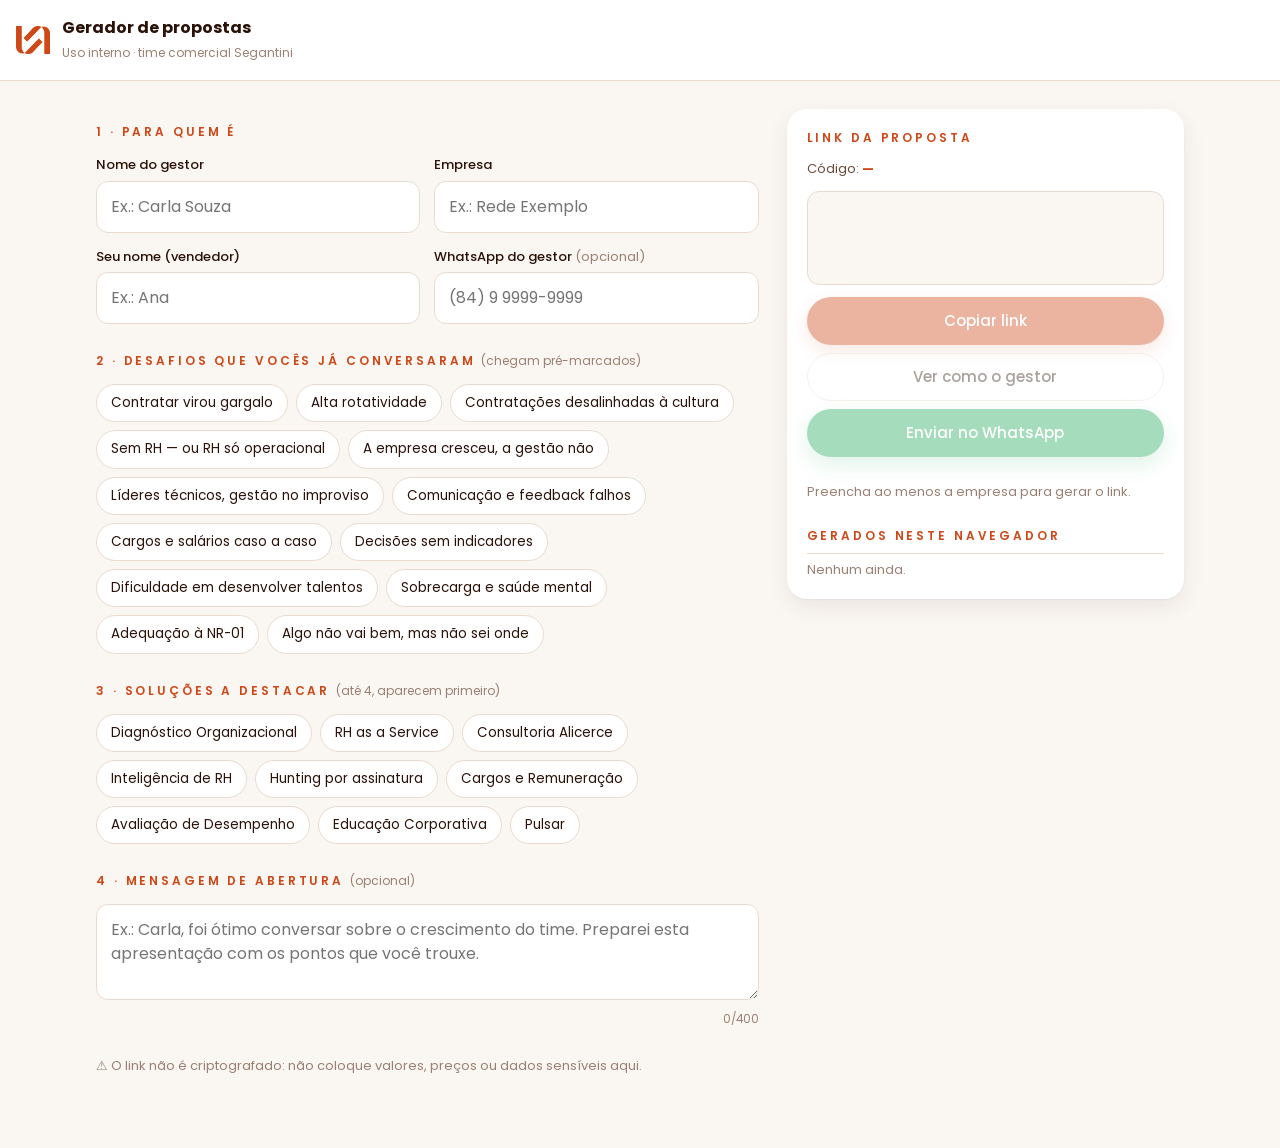
==== gerador.html @ 25818b89 "Propostas personalizadas por gestor e página /gerador A apresentação lê ?p= (gerado em /gerador) e p" ====
<!doctype html>
<html lang="pt-BR">
<head>
  <meta charset="utf-8" />
  <meta name="viewport" content="width=device-width, initial-scale=1" />
  <title>Gerador de Propostas · Segantini</title>
  <meta name="robots" content="noindex, nofollow" />
  <link rel="icon" type="image/png" href="/assets/favicon.png" />
  <link rel="preconnect" href="https://fonts.googleapis.com" />
  <link rel="preconnect" href="https://fonts.gstatic.com" crossorigin />
  <link href="https://fonts.googleapis.com/css2?family=Lora:ital,wght@0,400;1,400&family=Poppins:wght@300;400;500;600&display=swap" rel="stylesheet" />
  <link rel="stylesheet" href="/css/styles.css" />
  <link rel="stylesheet" href="/css/gerador.css" />
</head>
<body class="gen">
  <header class="gen__top">
    <img src="/assets/simbolo-segantini-laranja.png" alt="" width="34" height="27" />
    <div><strong>Gerador de propostas</strong><span>Uso interno · time comercial Segantini</span></div>
  </header>

  <main class="gen__main">
    <section class="gen__form">
      <p class="eyebrow">1 · Para quem é</p>
      <div class="form__row">
        <div class="field"><label for="g-nome">Nome do gestor</label><input id="g-nome" maxlength="80" placeholder="Ex.: Carla Souza" /></div>
        <div class="field"><label for="g-empresa">Empresa</label><input id="g-empresa" maxlength="100" placeholder="Ex.: Rede Exemplo" /></div>
      </div>
      <div class="form__row">
        <div class="field"><label for="g-vendedor">Seu nome (vendedor)</label><input id="g-vendedor" maxlength="60" placeholder="Ex.: Ana" /></div>
        <div class="field"><label for="g-fone">WhatsApp do gestor <span>(opcional)</span></label><input id="g-fone" inputmode="tel" maxlength="20" placeholder="(84) 9 9999-9999" /></div>
      </div>

      <p class="eyebrow">2 · Desafios que vocês já conversaram <span class="gen__opt">(chegam pré-marcados)</span></p>
      <div class="gen__chips" id="g-desafios"></div>

      <p class="eyebrow">3 · Soluções a destacar <span class="gen__opt">(até 4, aparecem primeiro)</span></p>
      <div class="gen__chips" id="g-solucoes"></div>

      <p class="eyebrow">4 · Mensagem de abertura <span class="gen__opt">(opcional)</span></p>
      <div class="field">
        <textarea id="g-msg" maxlength="400" placeholder="Ex.: Carla, foi ótimo conversar sobre o crescimento do time. Preparei esta apresentação com os pontos que você trouxe."></textarea>
        <div class="char"><span id="g-cc">0</span>/400</div>
      </div>
      <p class="muted">⚠️ O link não é criptografado: não coloque valores, preços ou dados sensíveis aqui.</p>
    </section>

    <aside class="gen__out">
      <p class="eyebrow">Link da proposta</p>
      <div class="gen__code">Código: <b id="g-id">—</b></div>
      <textarea id="g-link" readonly rows="4"></textarea>
      <div class="gen__actions">
        <button class="btn btn--primary" type="button" id="g-copy">Copiar link</button>
        <a class="btn btn--outline" id="g-preview" target="_blank" rel="noopener">Ver como o gestor</a>
        <a class="btn btn--wa" id="g-wa" target="_blank" rel="noopener">Enviar no WhatsApp</a>
      </div>
      <p class="muted" id="g-hint">Preencha ao menos a empresa para gerar o link.</p>

      <div class="gen__hist">
        <p class="eyebrow">Gerados neste navegador</p>
        <ul id="g-hist"><li class="muted">Nenhum ainda.</li></ul>
      </div>
    </aside>
  </main>

  <div class="toast" id="toast" role="status"></div>
  <script src="/js/content.js"></script>
  <script src="/js/gerador.js"></script>
</body>
</html>
---- css/styles.css ----
/* Segantini · Apresentação comercial interativa
   Paleta extraída da identidade atual (apresentação institucional 2026). */
:root {
  --brand: #CE4717;
  --brand-2: #E85D1F;
  --brand-deep: #9E3410;
  --ink: #2A1209;
  --ink-2: #6B4A3B;
  --ink-3: #9A8074;
  --cream: #FAF6F1;
  --cream-2: #F2E8E1;
  --peach: #FBE4D7;
  --white: #FFFFFF;
  --line: #EADBD0;
  --ok: #2E7D4F;
  --grad: linear-gradient(135deg, #1C0B04 0%, #4A1C0B 38%, #A9391A 75%, #E2561D 100%);
  --radius: 20px;
  --radius-sm: 14px;
  --shadow: 0 1px 2px rgba(42,18,9,.05), 0 8px 24px rgba(42,18,9,.07);
  --shadow-lg: 0 12px 40px rgba(42,18,9,.16);
  --serif: "Lora", Georgia, serif;
  --sans: "Poppins", system-ui, -apple-system, "Segoe UI", sans-serif;
  --topbar-h: 64px;
  --navbar-h: 76px;
  --ease: cubic-bezier(.2,.7,.2,1);
}

* { box-sizing: border-box; }
html { -webkit-text-size-adjust: 100%; }
body {
  margin: 0;
  font-family: var(--sans);
  color: var(--ink);
  background: var(--cream);
  line-height: 1.5;
  -webkit-font-smoothing: antialiased;
  overflow-x: hidden;
}
body.is-dark { background: #2A1209; }
img { max-width: 100%; height: auto; display: block; }
button { font: inherit; color: inherit; cursor: pointer; }
svg { width: 1em; height: 1em; fill: none; stroke: currentColor; stroke-width: 2; stroke-linecap: round; stroke-linejoin: round; }
:focus-visible { outline: 3px solid var(--brand-2); outline-offset: 3px; }

/* ---------------- Topbar & progresso ---------------- */
.topbar {
  position: fixed; inset: 0 0 auto 0; z-index: 30;
  height: var(--topbar-h);
  display: flex; align-items: center; gap: 24px;
  padding: 0 max(16px, env(safe-area-inset-left));
  background: rgba(250,246,241,.86);
  backdrop-filter: saturate(1.4) blur(14px);
  -webkit-backdrop-filter: saturate(1.4) blur(14px);
  border-bottom: 1px solid rgba(234,219,208,.7);
  transition: background .4s var(--ease), border-color .4s, transform .4s var(--ease);
}
body.is-dark .topbar { background: rgba(28,11,4,.55); border-color: rgba(255,255,255,.08); color: #fff; }
body.is-hero .topbar { transform: translateY(-100%); }
.topbar__brand { display: flex; align-items: center; gap: 10px; background: none; border: 0; padding: 0; text-align: left; }
.topbar__mark { width: 34px; height: auto; }
body.is-dark .topbar__mark { filter: brightness(0) invert(1); }
.topbar__name { font-weight: 500; font-size: 17px; line-height: 1.05; letter-spacing: -.01em; }
.topbar__name small { display: block; font-size: 8.5px; letter-spacing: .2em; text-transform: uppercase; font-weight: 500; opacity: .7; margin-top: 3px; }

.progress { flex: 1; max-width: 760px; margin-left: auto; }
.progress__steps { list-style: none; margin: 0 0 7px; padding: 0; display: flex; justify-content: space-between; gap: 6px; }
.progress__steps li { font-size: 11px; font-weight: 500; color: var(--ink-3); white-space: nowrap; transition: color .3s; display: flex; align-items: center; gap: 6px; }
.progress__steps li b { display: inline-grid; place-items: center; width: 18px; height: 18px; border-radius: 50%; background: var(--cream-2); font-size: 10px; font-weight: 600; transition: background .3s, color .3s; }
.progress__steps li.is-done, .progress__steps li.is-current { color: var(--ink); }
.progress__steps li.is-current b, .progress__steps li.is-done b { background: var(--brand); color: #fff; }
body.is-dark .progress__steps li { color: rgba(255,255,255,.5); }
body.is-dark .progress__steps li.is-current, body.is-dark .progress__steps li.is-done { color: #fff; }
body.is-dark .progress__steps li b { background: rgba(255,255,255,.14); }
body.is-dark .progress__steps li.is-current b, body.is-dark .progress__steps li.is-done b { background: var(--brand-2); }
.progress__bar { height: 4px; border-radius: 4px; background: var(--cream-2); overflow: hidden; }
body.is-dark .progress__bar { background: rgba(255,255,255,.14); }
.progress__bar span { display: block; height: 100%; width: 0; background: linear-gradient(90deg, var(--brand), var(--brand-2)); border-radius: inherit; transition: width .6s var(--ease); }

/* ---------------- Layout das telas ---------------- */
.app { min-height: 100vh; min-height: 100dvh; }
.screen {
  min-height: 100vh; min-height: 100dvh;
  padding: calc(var(--topbar-h) + 40px) 16px calc(var(--navbar-h) + 40px);
  animation: screenIn .55s var(--ease) both;
}
.screen.is-leaving { animation: screenOut .22s ease both; }
.screen--back { animation-name: screenInBack; }
@keyframes screenIn { from { opacity: 0; transform: translateY(18px); } to { opacity: 1; transform: none; } }
@keyframes screenInBack { from { opacity: 0; transform: translateY(-14px); } to { opacity: 1; transform: none; } }
@keyframes screenOut { to { opacity: 0; transform: translateY(-8px); } }
.screen--dark { background: var(--grad); color: #fff; position: relative; overflow: hidden; }
.screen--dark::after {
  content: ""; position: absolute; right: -6%; top: 10%; width: min(56vw, 640px); aspect-ratio: 1204/965;
  background: url(/assets/simbolo-branco.png) no-repeat center / contain; opacity: .08; pointer-events: none;
}
.wrap { max-width: 1080px; margin: 0 auto; position: relative; z-index: 1; }
.wrap--narrow { max-width: 760px; }

.eyebrow { font-size: 12px; font-weight: 600; letter-spacing: .24em; text-transform: uppercase; color: var(--brand); margin: 0 0 12px; }
.screen--dark .eyebrow { color: #FFD2BC; }
.h1 { font-family: var(--sans); font-weight: 500; font-size: clamp(28px, 4.6vw, 46px); line-height: 1.12; letter-spacing: -.02em; margin: 0 0 14px; }
.h1 em { font-family: var(--serif); font-style: italic; font-weight: 400; color: var(--brand); }
.screen--dark .h1 em { color: #FFD9C6; }
.lead { font-size: clamp(15px, 1.7vw, 18px); color: var(--ink-2); margin: 0 0 28px; max-width: 640px; font-weight: 300; }
.screen--dark .lead { color: rgba(255,255,255,.82); }
.muted { color: var(--ink-3); font-size: 13px; }

/* ---------------- Hero ---------------- */
.hero { display: flex; flex-direction: column; justify-content: center; padding-top: 48px; }
.hero .wrap { width: 100%; }
.hero__logo { width: clamp(120px, 13vw, 170px); margin-bottom: clamp(24px, 5vh, 48px); animation: rise .9s var(--ease) .05s both; }
.hero__title { font-weight: 400; font-size: clamp(38px, min(7vw, 9vh), 74px); line-height: 1.04; letter-spacing: -.03em; margin: 0 0 22px; animation: rise .9s var(--ease) .15s both; }
.hero__title em { display: block; font-family: var(--serif); font-style: italic; color: #FFD9C6; font-weight: 400; }
.hero__for { display: inline-flex; align-items: center; gap: 8px; font-size: 13px; font-weight: 500; letter-spacing: .04em; color: #FFD9C6; background: rgba(255,255,255,.1); border: 1px solid rgba(255,255,255,.22); border-radius: 999px; padding: 6px 14px; margin: 0 0 18px; animation: rise .9s var(--ease) .1s both; }
.hero__msg { margin: -14px 0 30px; max-width: 560px; padding: 16px 18px; border-left: 3px solid #FFB794; background: rgba(255,255,255,.07); border-radius: 0 14px 14px 0; animation: rise .9s var(--ease) .3s both; }
.hero__msg p { margin: 0; font-family: var(--serif); font-style: italic; font-size: 16px; line-height: 1.5; color: #fff; white-space: pre-line; }
.hero__msg cite { display: block; margin-top: 8px; font-style: normal; font-size: 12.5px; color: rgba(255,255,255,.7); }
.hero__sub { font-size: clamp(16px, 2vw, 20px); font-weight: 300; max-width: 560px; color: rgba(255,255,255,.86); margin: 0 0 36px; animation: rise .9s var(--ease) .25s both; }
.hero__cta { display: flex; flex-wrap: wrap; align-items: center; gap: 14px 22px; animation: rise .9s var(--ease) .35s both; }
.hero__meta { font-size: 13px; color: rgba(255,255,255,.7); display: flex; align-items: center; gap: 8px; }
.hero__stats { display: grid; grid-template-columns: repeat(4, minmax(0,1fr)); gap: 12px; margin-top: clamp(32px, 6vh, 64px); max-width: 820px; animation: rise .9s var(--ease) .45s both; }
.hero__stats div { border-top: 1px solid rgba(255,255,255,.25); padding-top: 12px; }
.hero__stats strong { display: block; font-size: clamp(24px, 3vw, 32px); font-weight: 500; letter-spacing: -.02em; }
.hero__stats span { font-size: 12px; color: rgba(255,255,255,.72); line-height: 1.35; display: block; }
@keyframes rise { from { opacity: 0; transform: translateY(22px); } to { opacity: 1; transform: none; } }

/* ---------------- Botões ---------------- */
.btn {
  display: inline-flex; align-items: center; justify-content: center; gap: 8px;
  min-height: 48px; padding: 0 22px; border-radius: 999px; border: 1.5px solid transparent;
  font-weight: 500; font-size: 15px; text-decoration: none; white-space: nowrap;
  transition: transform .2s var(--ease), background .2s, box-shadow .2s, opacity .2s, border-color .2s;
}
.btn svg { font-size: 18px; }
.btn:active { transform: scale(.97); }
.btn--primary { background: var(--brand); color: #fff; box-shadow: 0 6px 18px rgba(206,71,23,.3); }
.btn--primary:hover { background: var(--brand-deep); }
.btn--primary[disabled] { opacity: .45; box-shadow: none; cursor: not-allowed; }
.btn--light { background: #fff; color: var(--brand); box-shadow: 0 8px 26px rgba(0,0,0,.18); }
.btn--light:hover { transform: translateY(-1px); }
.btn--ghost { background: transparent; color: var(--ink-2); }
.btn--ghost:hover { background: var(--cream-2); }
.btn--outline { border-color: var(--line); background: #fff; color: var(--ink); }
.btn--outline:hover { border-color: var(--brand); color: var(--brand); }
.btn--outline-light { border-color: rgba(255,255,255,.4); color: #fff; background: transparent; }
.btn--outline-light:hover { background: rgba(255,255,255,.1); }
.btn--wa { background: #1FA855; color: #fff; box-shadow: 0 8px 22px rgba(31,168,85,.35); }
.btn--wa:hover { background: #178A45; }
.btn--lg { min-height: 56px; padding: 0 30px; font-size: 16px; }
.btn--link { background: none; border: 0; padding: 0; min-height: 0; color: var(--brand); font-weight: 500; text-decoration: underline; text-underline-offset: 4px; }

/* ---------------- Barra de navegação inferior ---------------- */
.navbar {
  position: fixed; inset: auto 0 0 0; z-index: 30;
  min-height: var(--navbar-h);
  display: flex; align-items: center; justify-content: space-between; gap: 12px;
  padding: 12px max(16px, env(safe-area-inset-left)) calc(12px + env(safe-area-inset-bottom));
  background: rgba(250,246,241,.92);
  backdrop-filter: blur(14px); -webkit-backdrop-filter: blur(14px);
  border-top: 1px solid rgba(234,219,208,.8);
  transition: transform .4s var(--ease), background .3s;
}
.navbar.is-hidden { transform: translateY(110%); }
body.is-dark .navbar { background: rgba(28,11,4,.7); border-color: rgba(255,255,255,.08); }
body.is-dark .navbar .btn--ghost { color: rgba(255,255,255,.85); }
body.is-dark .navbar .btn--ghost:hover { background: rgba(255,255,255,.08); }
.navbar__hint { font-size: 13px; color: var(--ink-3); text-align: center; flex: 1; transition: color .3s; }
body.is-dark .navbar__hint { color: rgba(255,255,255,.65); }
.navbar__hint.is-ok { color: var(--ok); font-weight: 500; }
body.is-dark .navbar__hint.is-ok { color: #9BE3B5; }
.navbar .btn--ghost.is-invisible { visibility: hidden; }

/* ---------------- Quem somos ---------------- */
.about { display: grid; grid-template-columns: minmax(0, 340px) minmax(0, 1fr); gap: clamp(24px, 4vw, 56px); align-items: start; }
.founder { position: relative; border-radius: var(--radius); overflow: hidden; background: #E9E5EA; box-shadow: var(--shadow); }
.founder img { width: 100%; aspect-ratio: 520/600; object-fit: cover; object-position: top; }
.founder figcaption { background: var(--ink); color: #fff; padding: 16px 18px 18px; }
.founder strong { display: block; font-size: 17px; }
.founder span { display: block; font-size: 12.5px; color: #FFD2BC; margin: 2px 0 6px; font-weight: 500; }
.founder p { margin: 0; font-size: 12.5px; color: rgba(255,255,255,.78); line-height: 1.45; }
.pillars { display: grid; grid-template-columns: repeat(3, minmax(0,1fr)); gap: 12px; margin: 0 0 22px; }
.pill-card { background: #fff; border-radius: var(--radius-sm); padding: 18px; box-shadow: var(--shadow); }
.pill-card .ico { margin-bottom: 12px; }
.pill-card h3 { font-size: 15px; margin: 0 0 4px; font-weight: 600; line-height: 1.25; }
.pill-card p { margin: 0; font-size: 13px; color: var(--ink-2); }
.manifesto { background: var(--grad); color: #fff; border-radius: var(--radius); padding: 24px 26px; margin-bottom: 22px; position: relative; overflow: hidden; }
.manifesto p { margin: 0; font-family: var(--serif); font-size: clamp(18px, 2.2vw, 22px); line-height: 1.4; }
.manifesto p em { color: #FFD9C6; }
.manifesto::before { content: "“"; position: absolute; right: 18px; top: -24px; font-family: var(--serif); font-size: 140px; opacity: .15; }
.notlist { display: grid; grid-template-columns: repeat(3, minmax(0,1fr)); gap: 10px; }
.notlist li { list-style: none; background: var(--cream-2); border-radius: var(--radius-sm); padding: 14px 16px; font-size: 13px; color: var(--ink-2); }
.notlist li strong { display: flex; gap: 8px; align-items: flex-start; color: var(--ink); font-size: 13.5px; margin-bottom: 4px; line-height: 1.3; }
.notlist li strong i { font-style: normal; color: var(--brand); font-weight: 700; }
.notlist { padding: 0; margin: 0 0 10px; }
.notlist__close { font-family: var(--serif); font-style: italic; color: var(--brand); margin: 6px 0 0; font-size: 17px; }

/* ---------------- Ícones redondos ---------------- */
.ico { width: 44px; height: 44px; border-radius: 50%; display: grid; place-items: center; background: var(--peach); color: var(--brand); flex: none; }
.ico svg { font-size: 20px; }

/* ---------------- Cards selecionáveis (desafios) ---------------- */
.grid-select { display: grid; grid-template-columns: repeat(auto-fill, minmax(min(100%, 240px), 1fr)); gap: 12px; }
.choice {
  position: relative; display: flex; gap: 14px; align-items: flex-start; text-align: left;
  background: #fff; border: 1.5px solid transparent; border-radius: var(--radius-sm);
  padding: 16px 44px 16px 16px; box-shadow: var(--shadow);
  transition: border-color .2s, transform .2s var(--ease), box-shadow .2s, background .2s;
  animation: rise .5s var(--ease) both;
}
.choice:hover { transform: translateY(-2px); box-shadow: var(--shadow-lg); }
.choice h3 { font-size: 15px; font-weight: 600; margin: 0 0 3px; line-height: 1.3; }
.choice p { font-size: 13px; color: var(--ink-2); margin: 0; line-height: 1.4; }
.choice__check {
  position: absolute; right: 14px; top: 14px; width: 22px; height: 22px; border-radius: 50%;
  border: 1.5px solid var(--line); display: grid; place-items: center; color: #fff; transition: all .2s;
}
.choice__check svg { font-size: 13px; stroke-width: 3; opacity: 0; transform: scale(.4); transition: all .25s var(--ease); }
.choice[aria-pressed="true"] { border-color: var(--brand); background: #FFF8F4; }
.choice[aria-pressed="true"] .choice__check { background: var(--brand); border-color: var(--brand); }
.choice[aria-pressed="true"] .choice__check svg { opacity: 1; transform: none; }
.choice[aria-pressed="true"] .ico { background: var(--brand); color: #fff; }
.choice.pop { animation: pop .35s var(--ease); }
@keyframes pop { 40% { transform: scale(1.03); } }

.counter-badge { display: inline-flex; align-items: center; gap: 8px; font-size: 13px; font-weight: 500; color: var(--brand); background: var(--peach); border-radius: 999px; padding: 6px 14px; margin-bottom: 18px; transition: transform .3s var(--ease); }
.counter-badge.bump { transform: scale(1.08); }

/* ---------------- Soluções ---------------- */
.sol-grid { display: grid; grid-template-columns: repeat(auto-fill, minmax(min(100%, 300px), 1fr)); gap: 14px; align-items: start; }
.sol {
  background: #fff; border-radius: var(--radius-sm); box-shadow: var(--shadow); overflow: hidden;
  border: 1.5px solid transparent; transition: border-color .25s, box-shadow .25s; animation: rise .5s var(--ease) both;
}
.sol.is-rec { border-color: rgba(206,71,23,.45); }
.sol__head { width: 100%; display: flex; gap: 14px; align-items: center; padding: 16px; background: none; border: 0; text-align: left; }
.sol__head h3 { margin: 0; font-size: 15.5px; font-weight: 600; line-height: 1.25; }
.sol__head p { margin: 2px 0 0; font-size: 13px; color: var(--ink-2); }
.sol__head .chev { margin-left: auto; color: var(--ink-3); transition: transform .3s var(--ease); font-size: 20px; flex: none; }
.sol.is-open .chev { transform: rotate(180deg); }
.sol__tag { display: inline-block; font-size: 10.5px; font-weight: 600; letter-spacing: .08em; text-transform: uppercase; color: var(--brand); background: var(--peach); border-radius: 999px; padding: 3px 9px; margin-bottom: 6px; }
.sol__body { display: grid; grid-template-rows: 0fr; transition: grid-template-rows .35s var(--ease); }
.sol.is-open .sol__body { grid-template-rows: 1fr; }
.sol__body > div { overflow: hidden; }
.sol__rows { padding: 0 16px 16px; display: grid; gap: 10px; }
.sol__row { border-radius: 12px; padding: 12px 14px; font-size: 13.5px; line-height: 1.45; }
.sol__row b { display: block; font-size: 10.5px; letter-spacing: .14em; text-transform: uppercase; margin-bottom: 3px; }
.sol__row--prob { background: var(--cream-2); color: var(--ink-2); }
.sol__row--prob b { color: var(--ink-3); }
.sol__row--res { background: #FFF3EC; color: var(--ink); }
.sol__row--res b { color: var(--brand); }
.sol__like { display: flex; align-items: center; justify-content: center; gap: 8px; width: 100%; min-height: 44px; border-radius: 12px; border: 1.5px dashed var(--line); background: #fff; color: var(--ink-2); font-size: 14px; font-weight: 500; transition: all .2s; }
.sol__like:hover { border-color: var(--brand); color: var(--brand); }
.sol__like[aria-pressed="true"] { background: var(--brand); border: 1.5px solid var(--brand); color: #fff; }
.sol__like[aria-pressed="true"] svg { fill: currentColor; }
.ecosystem { margin-top: 22px; display: flex; gap: 14px; align-items: center; background: var(--ink); color: rgba(255,255,255,.85); border-radius: var(--radius-sm); padding: 16px 18px; font-size: 13.5px; }
.ecosystem img { width: 36px; filter: brightness(0) invert(1); flex: none; }

/* ---------------- Prova social ---------------- */
.stats { display: grid; grid-template-columns: repeat(4, minmax(0,1fr)); gap: 12px; margin-bottom: 14px; }
.stat { background: rgba(255,255,255,.08); border: 1px solid rgba(255,255,255,.16); border-radius: var(--radius-sm); padding: 16px; }
.stat strong { display: block; font-size: clamp(26px, 3.4vw, 38px); font-weight: 500; letter-spacing: -.02em; line-height: 1.1; }
.stat span { font-size: 12.5px; color: rgba(255,255,255,.75); line-height: 1.35; display: block; margin-top: 4px; }
.stat-note { font-size: 13px; color: #FFD2BC; margin: 0 0 30px; display: flex; gap: 8px; align-items: center; }

.carousel { position: relative; }
.carousel__track { display: grid; grid-auto-flow: column; grid-auto-columns: min(100%, 420px); gap: 14px; overflow-x: auto; scroll-snap-type: x mandatory; padding: 4px 2px 14px; scrollbar-width: none; overscroll-behavior-x: contain; }
.carousel__track::-webkit-scrollbar { display: none; }
.quote { scroll-snap-align: start; background: #fff; color: var(--ink); border-radius: var(--radius); padding: 22px; display: flex; flex-direction: column; gap: 12px; box-shadow: var(--shadow-lg); }
.quote__hl { font-family: var(--serif); font-size: 20px; line-height: 1.3; color: var(--brand); margin: 0; }
.quote__hl::before { content: "“"; }
.quote__hl::after { content: "”"; }
.quote__txt { font-size: 14px; color: var(--ink-2); margin: 0; flex: 1; }
.quote__who { display: flex; align-items: center; gap: 12px; border-top: 1px solid var(--line); padding-top: 12px; }
.avatar { width: 38px; height: 38px; border-radius: 50%; background: var(--peach); color: var(--brand); display: grid; place-items: center; font-weight: 600; font-size: 15px; flex: none; }
.quote__who strong { display: block; font-size: 14px; line-height: 1.2; }
.quote__who span { font-size: 12px; color: var(--ink-3); }
.stars { color: #F2A93B; letter-spacing: 1px; font-size: 13px; }
.carousel__nav { display: flex; gap: 8px; align-items: center; margin-top: 6px; }
.carousel__nav button { width: 42px; height: 42px; border-radius: 50%; border: 1px solid rgba(255,255,255,.35); background: transparent; color: #fff; display: grid; place-items: center; }
.carousel__nav button:hover { background: rgba(255,255,255,.1); }
.carousel__nav svg { font-size: 18px; }
.dots { display: flex; gap: 6px; margin: 0 6px; }
.dots i { width: 7px; height: 7px; border-radius: 50%; background: rgba(255,255,255,.3); transition: all .3s; }
.dots i.on { background: #fff; width: 20px; border-radius: 4px; }

.cases { display: grid; grid-template-columns: repeat(auto-fill, minmax(min(100%, 240px), 1fr)); gap: 12px; margin: 34px 0 0; }
.case { background: rgba(255,255,255,.08); border: 1px solid rgba(255,255,255,.16); border-radius: var(--radius-sm); padding: 18px; }
.case h4 { margin: 0; font-size: 16px; font-weight: 600; }
.case small { display: block; font-size: 10.5px; letter-spacing: .14em; text-transform: uppercase; color: #FFD2BC; font-weight: 600; margin: 2px 0 10px; }
.case p { font-size: 12.5px; color: rgba(255,255,255,.75); margin: 0 0 12px; }
.case dl { margin: 0; display: grid; gap: 6px; }
.case dl div { display: flex; align-items: baseline; gap: 10px; }
.case dt { font-size: 22px; font-weight: 600; color: #FFB794; white-space: nowrap; }
.case dd { margin: 0; font-size: 12.5px; color: rgba(255,255,255,.85); }
.clients { margin-top: 30px; }
.clients h3 { font-size: 13px; letter-spacing: .2em; text-transform: uppercase; color: rgba(255,255,255,.7); font-weight: 500; margin: 0 0 12px; }
.marquee { overflow: hidden; mask-image: linear-gradient(90deg, transparent, #000 8%, #000 92%, transparent); -webkit-mask-image: linear-gradient(90deg, transparent, #000 8%, #000 92%, transparent); }
.marquee__inner { display: flex; gap: 10px; width: max-content; animation: marquee 60s linear infinite; }
.marquee:hover .marquee__inner { animation-play-state: paused; }
.marquee span { white-space: nowrap; font-size: 13px; padding: 8px 14px; border-radius: 999px; background: rgba(255,255,255,.1); border: 1px solid rgba(255,255,255,.14); }
@keyframes marquee { to { transform: translateX(-50%); } }
.more-row { margin-top: 18px; display: flex; flex-wrap: wrap; gap: 10px; }

/* ---------------- Diagnóstico (perguntas) ---------------- */
.q-count { font-size: 13px; color: var(--ink-3); margin-bottom: 10px; font-weight: 500; }
.q-count b { color: var(--brand); }
.options { display: grid; gap: 10px; }
.options--grid { grid-template-columns: repeat(auto-fill, minmax(min(100%, 200px), 1fr)); }
.opt {
  display: flex; align-items: center; gap: 14px; text-align: left; min-height: 58px;
  background: #fff; border: 1.5px solid var(--line); border-radius: var(--radius-sm); padding: 14px 18px;
  font-size: 15px; font-weight: 500; transition: all .2s var(--ease); animation: rise .45s var(--ease) both;
}
.opt:hover { border-color: var(--brand); }
.opt__dot { width: 20px; height: 20px; border-radius: 50%; border: 1.5px solid var(--line); flex: none; display: grid; place-items: center; transition: all .2s; }
.opt__dot::after { content: ""; width: 8px; height: 8px; border-radius: 50%; background: #fff; transform: scale(0); transition: transform .2s var(--ease); }
.opt--multi .opt__dot { border-radius: 6px; }
.opt[aria-pressed="true"] { border-color: var(--brand); background: #FFF8F4; color: var(--ink); }
.opt[aria-pressed="true"] .opt__dot { background: var(--brand); border-color: var(--brand); }
.opt[aria-pressed="true"] .opt__dot::after { transform: scale(1); }
.opt small { display: block; font-weight: 400; font-size: 12.5px; color: var(--ink-3); }
.prefill-note { display: flex; gap: 8px; align-items: center; font-size: 13px; color: var(--ink-2); background: var(--peach); padding: 10px 14px; border-radius: 12px; margin: -8px 0 18px; }

.form { display: grid; gap: 14px; }
.form__row { display: grid; grid-template-columns: 1fr 1fr; gap: 14px; }
.field label { display: block; font-size: 13px; font-weight: 500; margin-bottom: 6px; color: var(--ink); }
.field label span { color: var(--ink-3); font-weight: 400; }
.field input, .field textarea {
  width: 100%; font: inherit; font-size: 16px; color: var(--ink); background: #fff;
  border: 1.5px solid var(--line); border-radius: 12px; padding: 13px 14px; transition: border-color .2s, box-shadow .2s;
}
.field textarea { min-height: 96px; resize: vertical; }
.field input:focus, .field textarea:focus { outline: none; border-color: var(--brand); box-shadow: 0 0 0 4px rgba(206,71,23,.12); }
.field.has-error input { border-color: #C0392B; }
.field__err { font-size: 12px; color: #C0392B; margin-top: 4px; display: none; }
.field.has-error .field__err { display: block; }
.char { font-size: 11.5px; color: var(--ink-3); text-align: right; margin-top: 4px; }
.consent { display: flex; gap: 10px; align-items: flex-start; font-size: 12.5px; color: var(--ink-2); line-height: 1.45; cursor: pointer; }
.consent input { width: 18px; height: 18px; margin: 2px 0 0; accent-color: var(--brand); flex: none; }
.hp { position: absolute !important; left: -9999px !important; width: 1px; height: 1px; overflow: hidden; }
.summary-chips { display: flex; flex-wrap: wrap; gap: 6px; margin: 0 0 22px; }
.summary-chips span { font-size: 12px; background: var(--cream-2); color: var(--ink-2); border-radius: 999px; padding: 5px 11px; }

/* ---------------- Final ---------------- */
.final { display: grid; grid-template-columns: minmax(0, 1.15fr) minmax(0, .85fr); gap: clamp(24px, 4vw, 48px); align-items: start; }
.success-badge { display: inline-flex; align-items: center; gap: 8px; background: rgba(155,227,181,.15); color: #B8F0CC; border: 1px solid rgba(155,227,181,.35); border-radius: 999px; padding: 6px 14px; font-size: 13px; font-weight: 500; margin-bottom: 18px; animation: rise .6s var(--ease) both; }
.success-badge.is-warn { background: rgba(255,210,188,.12); color: #FFD2BC; border-color: rgba(255,210,188,.4); }
.rec-list { display: grid; gap: 10px; margin: 0 0 26px; }
.rec { display: flex; gap: 14px; align-items: center; background: #fff; color: var(--ink); border-radius: var(--radius-sm); padding: 14px 16px; animation: rise .6s var(--ease) both; }
.rec h4 { margin: 0; font-size: 15px; }
.rec p { margin: 2px 0 0; font-size: 12.5px; color: var(--ink-2); }
.steps { list-style: none; padding: 0; margin: 0; display: grid; gap: 18px; counter-reset: s; }
.steps li { display: grid; grid-template-columns: 52px 1fr; gap: 6px; counter-increment: s; }
.steps li::before { content: "0" counter(s); font-size: 32px; font-weight: 300; color: #FFD9C6; line-height: 1; }
.steps strong { display: block; font-size: 16px; }
.steps span { font-size: 13.5px; color: rgba(255,255,255,.78); }
.contact-card { background: rgba(255,255,255,.08); border: 1px solid rgba(255,255,255,.18); border-radius: var(--radius); padding: 24px; display: grid; gap: 14px; }
.contact-card .btn { width: 100%; }
.contact-card a.plain { color: rgba(255,255,255,.85); font-size: 14px; text-decoration: underline; text-underline-offset: 3px; }
.final__logo { width: 120px; opacity: .9; margin-top: 8px; }

/* ---------------- Modal & toast ---------------- */
.modal { border: 0; padding: 0; border-radius: var(--radius); width: min(720px, calc(100% - 24px)); max-height: calc(100dvh - 40px); background: var(--cream); color: var(--ink); box-shadow: var(--shadow-lg); }
.modal::backdrop { background: rgba(28,11,4,.6); backdrop-filter: blur(4px); }
.modal__inner { padding: 28px 22px 22px; position: relative; }
.modal__close { position: absolute; right: 12px; top: 10px; width: 40px; height: 40px; border-radius: 50%; border: 0; background: var(--cream-2); font-size: 24px; line-height: 1; }
.modal h2 { font-size: 22px; font-weight: 500; margin: 0 0 4px; }
.modal-list { display: grid; gap: 12px; margin-top: 18px; }
.modal-list .quote { box-shadow: var(--shadow); }
.source { font-size: 11px; color: var(--ink-3); }
.toast { position: fixed; left: 50%; bottom: calc(var(--navbar-h) + 16px); transform: translate(-50%, 20px); background: var(--ink); color: #fff; padding: 10px 18px; border-radius: 999px; font-size: 13.5px; opacity: 0; pointer-events: none; transition: all .3s var(--ease); z-index: 50; max-width: calc(100% - 32px); text-align: center; }
.toast.on { opacity: 1; transform: translate(-50%, 0); }

.spinner { width: 18px; height: 18px; border: 2px solid rgba(255,255,255,.4); border-top-color: #fff; border-radius: 50%; animation: spin .8s linear infinite; }
@keyframes spin { to { transform: rotate(360deg); } }

/* ---------------- Responsivo ---------------- */
@media (max-width: 900px) {
  .progress__steps li span { display: none; }
  .about, .final { grid-template-columns: 1fr; }
  .founder { display: grid; grid-template-columns: 120px 1fr; }
  .founder img { aspect-ratio: auto; height: 100%; }
  .founder figcaption { display: flex; flex-direction: column; justify-content: center; }
  .stats, .hero__stats { grid-template-columns: repeat(2, minmax(0,1fr)); }
}
@media (max-width: 640px) {
  :root { --topbar-h: 58px; --navbar-h: 70px; }
  .topbar { gap: 14px; }
  .topbar__name { display: none; }
  .progress__steps { display: none; }
  .progress__bar { height: 5px; }
  .screen { padding-top: calc(var(--topbar-h) + 26px); }
  .hero { padding-top: 40px; }
  .pillars, .notlist { grid-template-columns: 1fr; }
  .pill-card { display: flex; gap: 14px; align-items: center; padding: 14px; }
  .pill-card .ico { margin: 0; }
  .form__row { grid-template-columns: 1fr; }
  .navbar__hint { font-size: 11.5px; line-height: 1.3; display: -webkit-box; -webkit-line-clamp: 2; -webkit-box-orient: vertical; overflow: hidden; }
  .btn { padding: 0 18px; }
  .navbar .btn--ghost { padding: 0 10px; }
  .choice { padding: 14px 42px 14px 14px; }
  .ico { width: 40px; height: 40px; }
}
@media (prefers-reduced-motion: reduce) {
  *, *::before, *::after { animation-duration: .001ms !important; animation-iteration-count: 1 !important; transition-duration: .001ms !important; }
}
---- css/gerador.css ----
/* Página interna: gerador de links de proposta personalizada */
.gen { background: var(--cream); }
.gen__top { display: flex; align-items: center; gap: 12px; padding: 16px; border-bottom: 1px solid var(--line); background: #fff; }
.gen__top img { width: 34px; }
.gen__top strong { display: block; font-size: 16px; }
.gen__top span { font-size: 12px; color: var(--ink-3); }
.gen__main { max-width: 1120px; margin: 0 auto; padding: 28px 16px 60px; display: grid; grid-template-columns: minmax(0, 1.25fr) minmax(0, .75fr); gap: 28px; align-items: start; }
.gen__form { display: grid; gap: 14px; }
.gen__form .eyebrow { margin: 14px 0 0; }
.gen__opt { letter-spacing: 0; text-transform: none; font-weight: 400; color: var(--ink-3); font-size: 12px; }
.gen__chips { display: flex; flex-wrap: wrap; gap: 8px; }
.gen__chip { border: 1.5px solid var(--line); background: #fff; border-radius: 999px; padding: 8px 14px; font-size: 13.5px; transition: all .15s; }
.gen__chip:hover { border-color: var(--brand); }
.gen__chip[aria-pressed="true"] { background: var(--brand); border-color: var(--brand); color: #fff; }
.gen__chip:disabled { opacity: .4; cursor: not-allowed; }
.gen__out { position: sticky; top: 20px; background: #fff; border-radius: var(--radius); box-shadow: var(--shadow); padding: 20px; display: grid; gap: 12px; }
.gen__out .eyebrow { margin: 0; }
.gen__code { font-size: 13px; color: var(--ink-2); }
.gen__code b { color: var(--brand); }
#g-link { width: 100%; font: 12.5px/1.45 ui-monospace, Menlo, Consolas, monospace; color: var(--ink-2); border: 1.5px solid var(--line); border-radius: 12px; padding: 10px 12px; resize: none; word-break: break-all; background: var(--cream); }
.gen__actions { display: grid; gap: 8px; }
.gen__actions .btn { width: 100%; }
.gen__actions .is-off { opacity: .4; pointer-events: none; }
.gen__hist ul { list-style: none; padding: 0; margin: 8px 0 0; display: grid; gap: 6px; max-height: 260px; overflow: auto; }
.gen__hist li { font-size: 13px; display: flex; justify-content: space-between; gap: 8px; align-items: center; border-top: 1px solid var(--line); padding-top: 6px; }
.gen__hist li span { color: var(--ink-3); font-size: 12px; }
.gen__hist button { border: 0; background: none; color: var(--brand); font-size: 12.5px; font-weight: 500; padding: 4px; }
@media (max-width: 860px) { .gen__main { grid-template-columns: 1fr; } .gen__out { position: static; } }
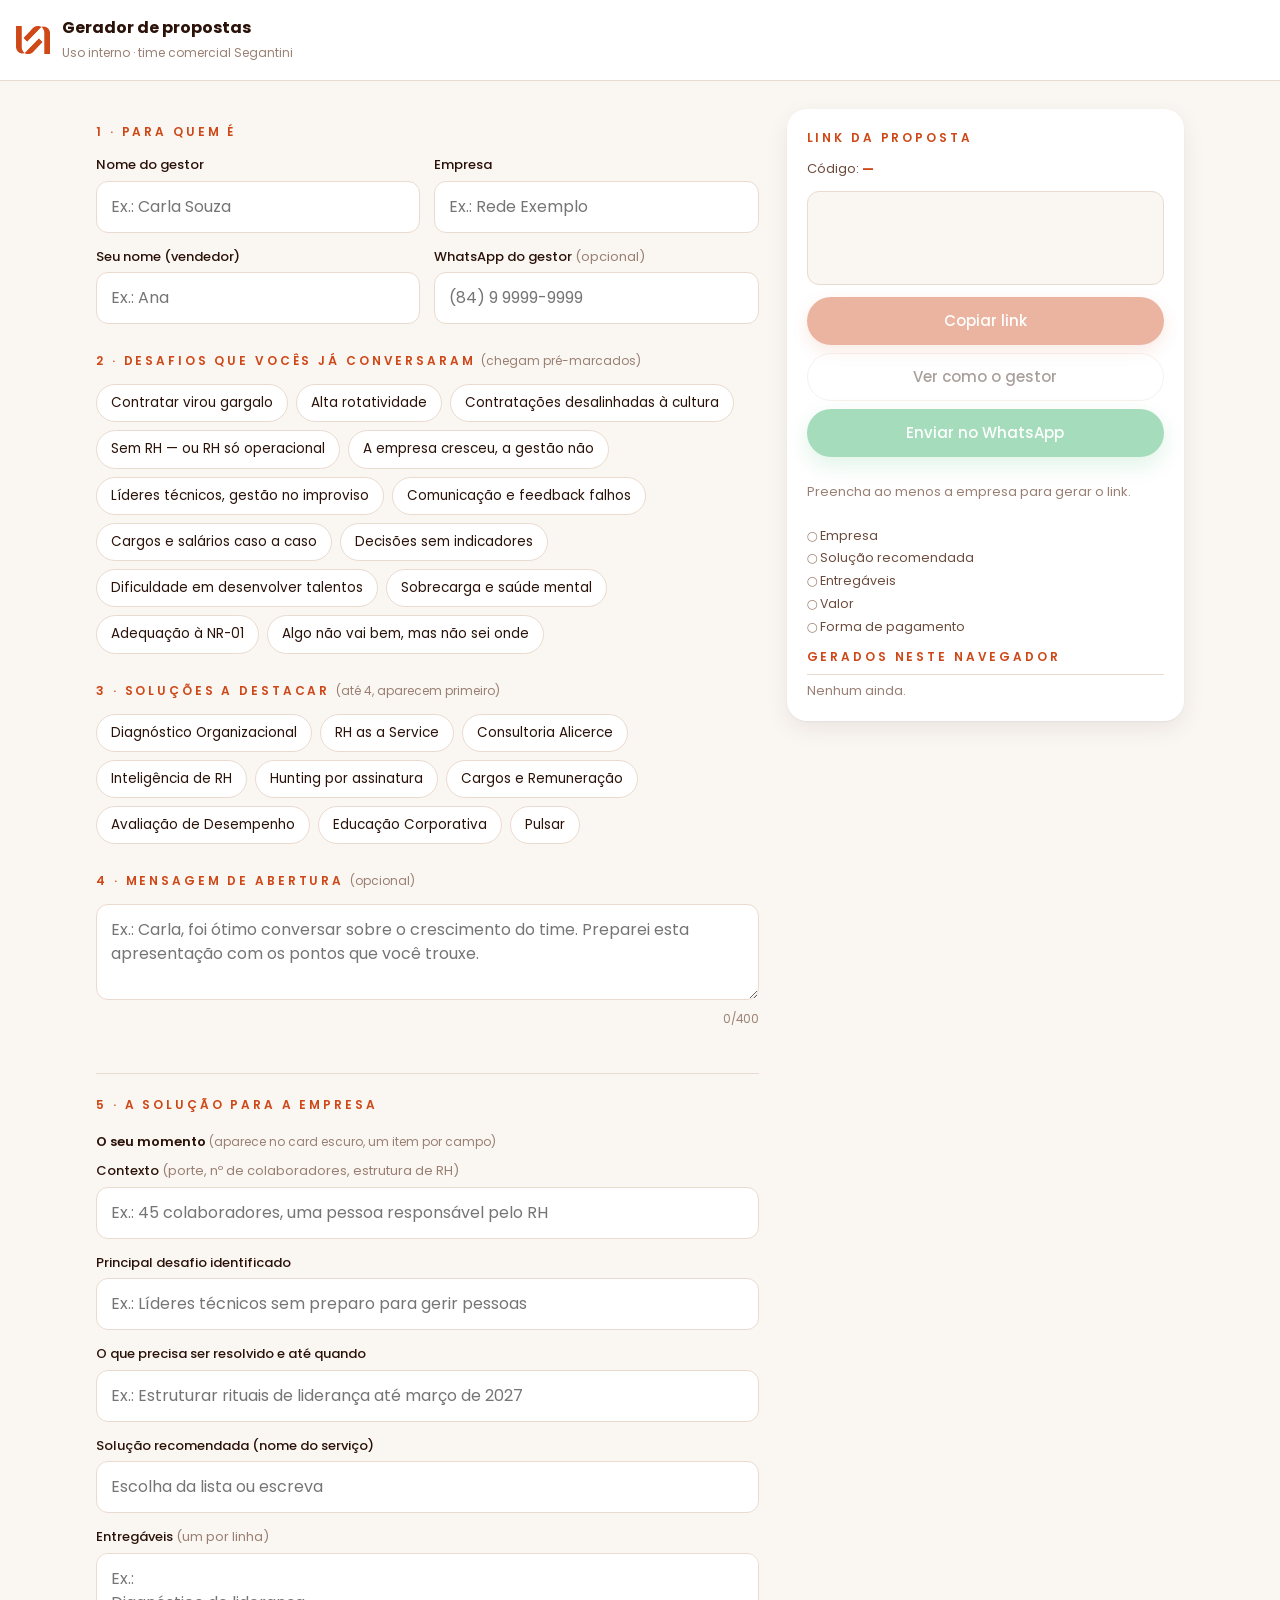
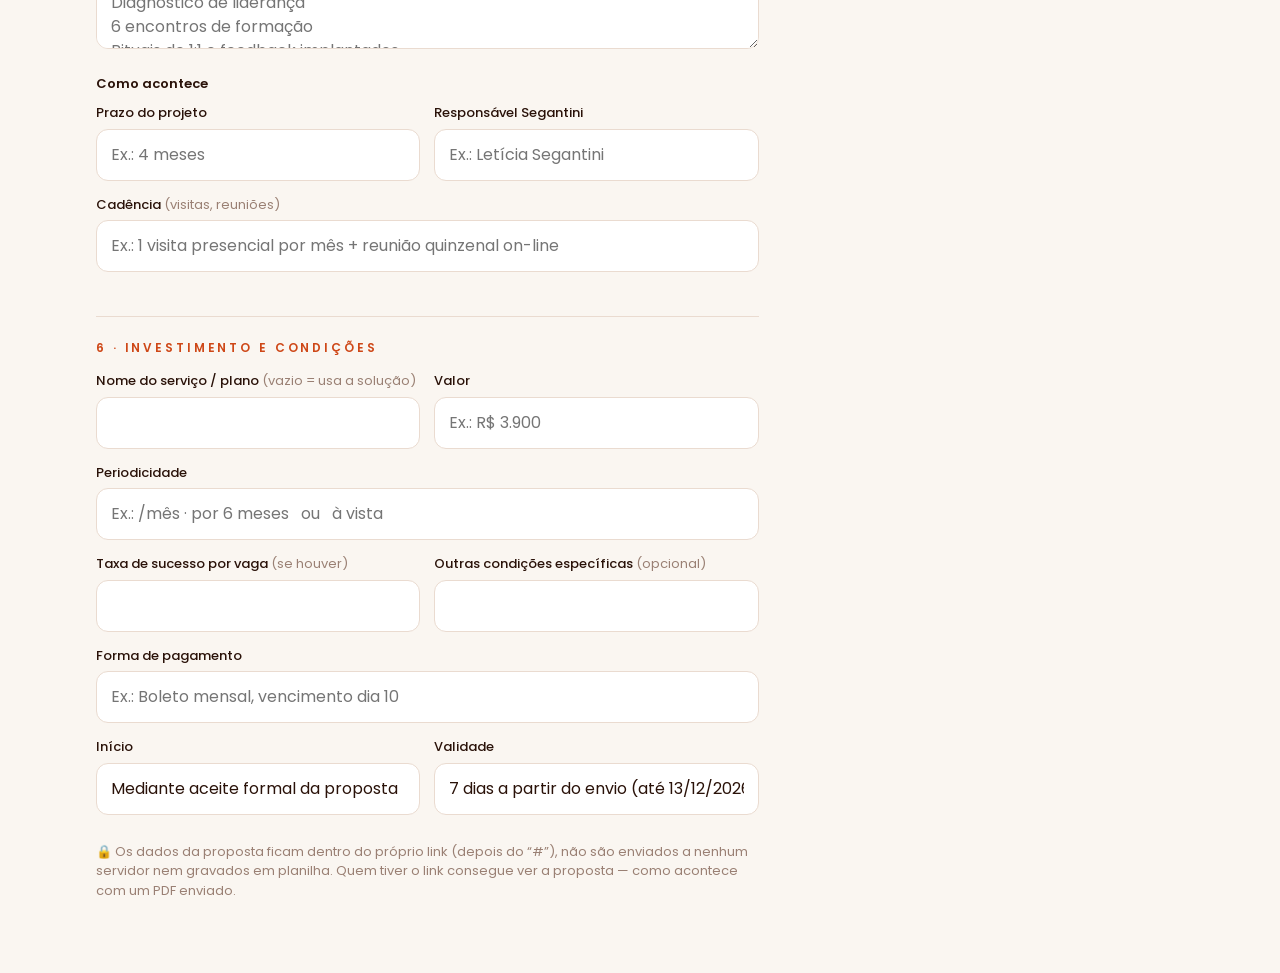
==== commit bd234420: "Proposta personalizada: solução, investimento e Vamos começar No link de proposta (#p= gerado em /ge" ====
--- a/gerador.html
+++ b/gerador.html
@@ -41,7 +41,37 @@
         <textarea id="g-msg" maxlength="400" placeholder="Ex.: Carla, foi ótimo conversar sobre o crescimento do time. Preparei esta apresentação com os pontos que você trouxe."></textarea>
         <div class="char"><span id="g-cc">0</span>/400</div>
       </div>
-      <p class="muted">⚠️ O link não é criptografado: não coloque valores, preços ou dados sensíveis aqui.</p>
+
+      <p class="eyebrow gen__sec">5 · A solução para a empresa</p>
+      <p class="gen__lbl">O seu momento <span class="gen__opt">(aparece no card escuro, um item por campo)</span></p>
+      <div class="field"><label for="g-ctx">Contexto <span>(porte, nº de colaboradores, estrutura de RH)</span></label><input id="g-ctx" maxlength="300" placeholder="Ex.: 45 colaboradores, uma pessoa responsável pelo RH" /></div>
+      <div class="field"><label for="g-dor">Principal desafio identificado</label><input id="g-dor" maxlength="300" placeholder="Ex.: Líderes técnicos sem preparo para gerir pessoas" /></div>
+      <div class="field"><label for="g-obj">O que precisa ser resolvido e até quando</label><input id="g-obj" maxlength="300" placeholder="Ex.: Estruturar rituais de liderança até março de 2027" /></div>
+      <div class="field"><label for="g-sol">Solução recomendada (nome do serviço)</label><input id="g-sol" list="g-sol-list" maxlength="120" placeholder="Escolha da lista ou escreva" /><datalist id="g-sol-list"></datalist></div>
+      <div class="field"><label for="g-ent">Entregáveis <span>(um por linha)</span></label><textarea id="g-ent" maxlength="1500" placeholder="Ex.:&#10;Diagnóstico de liderança&#10;6 encontros de formação&#10;Rituais de 1:1 e feedback implantados&#10;Relatório final com PDI por líder"></textarea></div>
+      <p class="gen__lbl">Como acontece</p>
+      <div class="form__row">
+        <div class="field"><label for="g-pr">Prazo do projeto</label><input id="g-pr" maxlength="160" placeholder="Ex.: 4 meses" /></div>
+        <div class="field"><label for="g-resp">Responsável Segantini</label><input id="g-resp" maxlength="160" placeholder="Ex.: Letícia Segantini" /></div>
+      </div>
+      <div class="field"><label for="g-cad">Cadência <span>(visitas, reuniões)</span></label><input id="g-cad" maxlength="200" placeholder="Ex.: 1 visita presencial por mês + reunião quinzenal on-line" /></div>
+
+      <p class="eyebrow gen__sec">6 · Investimento e condições</p>
+      <div class="form__row">
+        <div class="field"><label for="g-pl">Nome do serviço / plano <span>(vazio = usa a solução)</span></label><input id="g-pl" maxlength="120" /></div>
+        <div class="field"><label for="g-val">Valor</label><input id="g-val" maxlength="60" placeholder="Ex.: R$ 3.900" /></div>
+      </div>
+      <div class="field"><label for="g-per">Periodicidade</label><input id="g-per" maxlength="120" placeholder="Ex.: /mês · por 6 meses   ou   à vista" /></div>
+      <div class="form__row">
+        <div class="field"><label for="g-tx">Taxa de sucesso por vaga <span>(se houver)</span></label><input id="g-tx" maxlength="200" /></div>
+        <div class="field"><label for="g-oc">Outras condições específicas <span>(opcional)</span></label><input id="g-oc" maxlength="300" /></div>
+      </div>
+      <div class="field"><label for="g-pg">Forma de pagamento</label><input id="g-pg" maxlength="200" placeholder="Ex.: Boleto mensal, vencimento dia 10" /></div>
+      <div class="form__row">
+        <div class="field"><label for="g-ini">Início</label><input id="g-ini" maxlength="200" value="Mediante aceite formal da proposta" /></div>
+        <div class="field"><label for="g-vd">Validade</label><input id="g-vd" maxlength="200" /></div>
+      </div>
+      <p class="muted">🔒 Os dados da proposta ficam dentro do próprio link (depois do “#”), não são enviados a nenhum servidor nem gravados em planilha. Quem tiver o link consegue ver a proposta — como acontece com um PDF enviado.</p>
     </section>
 
     <aside class="gen__out">
@@ -54,6 +84,7 @@
         <a class="btn btn--wa" id="g-wa" target="_blank" rel="noopener">Enviar no WhatsApp</a>
       </div>
       <p class="muted" id="g-hint">Preencha ao menos a empresa para gerar o link.</p>
+      <div class="gen__check" id="g-check"></div>
 
       <div class="gen__hist">
         <p class="eyebrow">Gerados neste navegador</p>
--- a/css/styles.css
+++ b/css/styles.css
@@ -404,3 +404,37 @@
 @media (prefers-reduced-motion: reduce) {
   *, *::before, *::after { animation-duration: .001ms !important; animation-iteration-count: 1 !important; transition-duration: .001ms !important; }
 }
+
+/* ---------------- Proposta personalizada ---------------- */
+.prop { display: grid; grid-template-columns: minmax(0, .8fr) minmax(0, 1.2fr); gap: 18px; margin-top: 26px; align-items: stretch; }
+.prop__moment { background: var(--ink); color: #fff; border-radius: var(--radius); padding: 26px; animation: rise .6s var(--ease) both; }
+.prop__moment .eyebrow { color: #FFD2BC; }
+.prop__moment ul { margin: 0; padding-left: 20px; display: grid; gap: 10px; font-size: 15.5px; line-height: 1.5; }
+.prop__sub { margin: 22px 0 10px; font-size: 11px; letter-spacing: .18em; text-transform: uppercase; color: rgba(255,255,255,.6); font-weight: 600; }
+.prop__chips { display: flex; flex-wrap: wrap; gap: 6px; }
+.prop__chips span { font-size: 12.5px; padding: 5px 11px; border-radius: 999px; background: rgba(255,255,255,.1); border: 1px solid rgba(255,255,255,.18); }
+.prop__sol { background: #fff; border-radius: var(--radius); padding: 26px; box-shadow: var(--shadow); animation: rise .6s var(--ease) .1s both; }
+.prop__name { font-size: clamp(24px, 3vw, 32px); font-weight: 500; letter-spacing: -.02em; margin: 0 0 8px; line-height: 1.15; }
+.prop__desc { color: var(--ink-2); margin: 0 0 6px; font-size: 14.5px; }
+.prop__cols { display: grid; grid-template-columns: repeat(auto-fit, minmax(220px, 1fr)); gap: 22px; margin-top: 20px; }
+.prop__label { font-size: 11px; letter-spacing: .2em; text-transform: uppercase; color: var(--ink-3); font-weight: 600; margin: 0 0 10px; }
+.prop__list { list-style: none; margin: 0; padding: 0; display: grid; gap: 9px; }
+.prop__list li { display: flex; gap: 10px; align-items: flex-start; font-size: 14.5px; }
+.prop__list svg { color: var(--brand); font-size: 16px; flex: none; margin-top: 3px; stroke-width: 2.6; }
+.prop__how { margin: 0; display: grid; gap: 12px; }
+.prop__how dt { font-size: 12px; color: var(--brand); font-weight: 600; }
+.prop__how dd { margin: 2px 0 0; font-size: 14.5px; }
+
+.invest { display: grid; grid-template-columns: minmax(0, 1fr) minmax(0, 1fr); gap: 18px; margin-top: 26px; align-items: stretch; }
+.invest__price { background: var(--brand); border-radius: var(--radius); padding: 28px; box-shadow: var(--shadow-lg); animation: rise .6s var(--ease) both; }
+.invest__price .eyebrow { color: #FFE2D3; }
+.invest__price .invest__val { font-size: clamp(40px, 6vw, 64px); font-weight: 400; letter-spacing: -.03em; line-height: 1.05; margin: 10px 0 8px; }
+.invest__price .invest__per { margin: 0; color: rgba(255,255,255,.85); font-size: 16px; }
+.invest__price hr { border: 0; border-top: 1px solid rgba(255,255,255,.35); margin: 22px 0 16px; }
+.invest__price p { margin: 0 0 8px; color: #fff; font-size: 15px; }
+.invest__conds { background: #fff; color: var(--ink); border-radius: var(--radius); padding: 28px; display: grid; gap: 18px; align-content: start; animation: rise .6s var(--ease) .1s both; }
+.invest__conds .eyebrow { color: var(--brand); margin: 0; }
+.invest__row { display: flex; gap: 14px; align-items: center; }
+.invest__row strong { display: block; font-size: 15px; }
+.invest__row span:not(.ico) { font-size: 14px; color: var(--ink-2); }
+@media (max-width: 860px) { .prop, .invest { grid-template-columns: 1fr; } }
--- a/css/gerador.css
+++ b/css/gerador.css
@@ -26,3 +26,8 @@
 .gen__hist li span { color: var(--ink-3); font-size: 12px; }
 .gen__hist button { border: 0; background: none; color: var(--brand); font-size: 12.5px; font-weight: 500; padding: 4px; }
 @media (max-width: 860px) { .gen__main { grid-template-columns: 1fr; } .gen__out { position: static; } }
+.gen__sec { margin-top: 30px !important; padding-top: 22px; border-top: 1px solid var(--line); }
+.gen__lbl { margin: 4px 0 -4px; font-size: 13px; font-weight: 600; color: var(--ink); }
+.gen__check { display: grid; gap: 4px; font-size: 12.5px; color: var(--ink-2); }
+.gen__check span::before { content: "○ "; color: var(--ink-3); }
+.gen__check span.ok::before { content: "✓ "; color: var(--ok); font-weight: 700; }
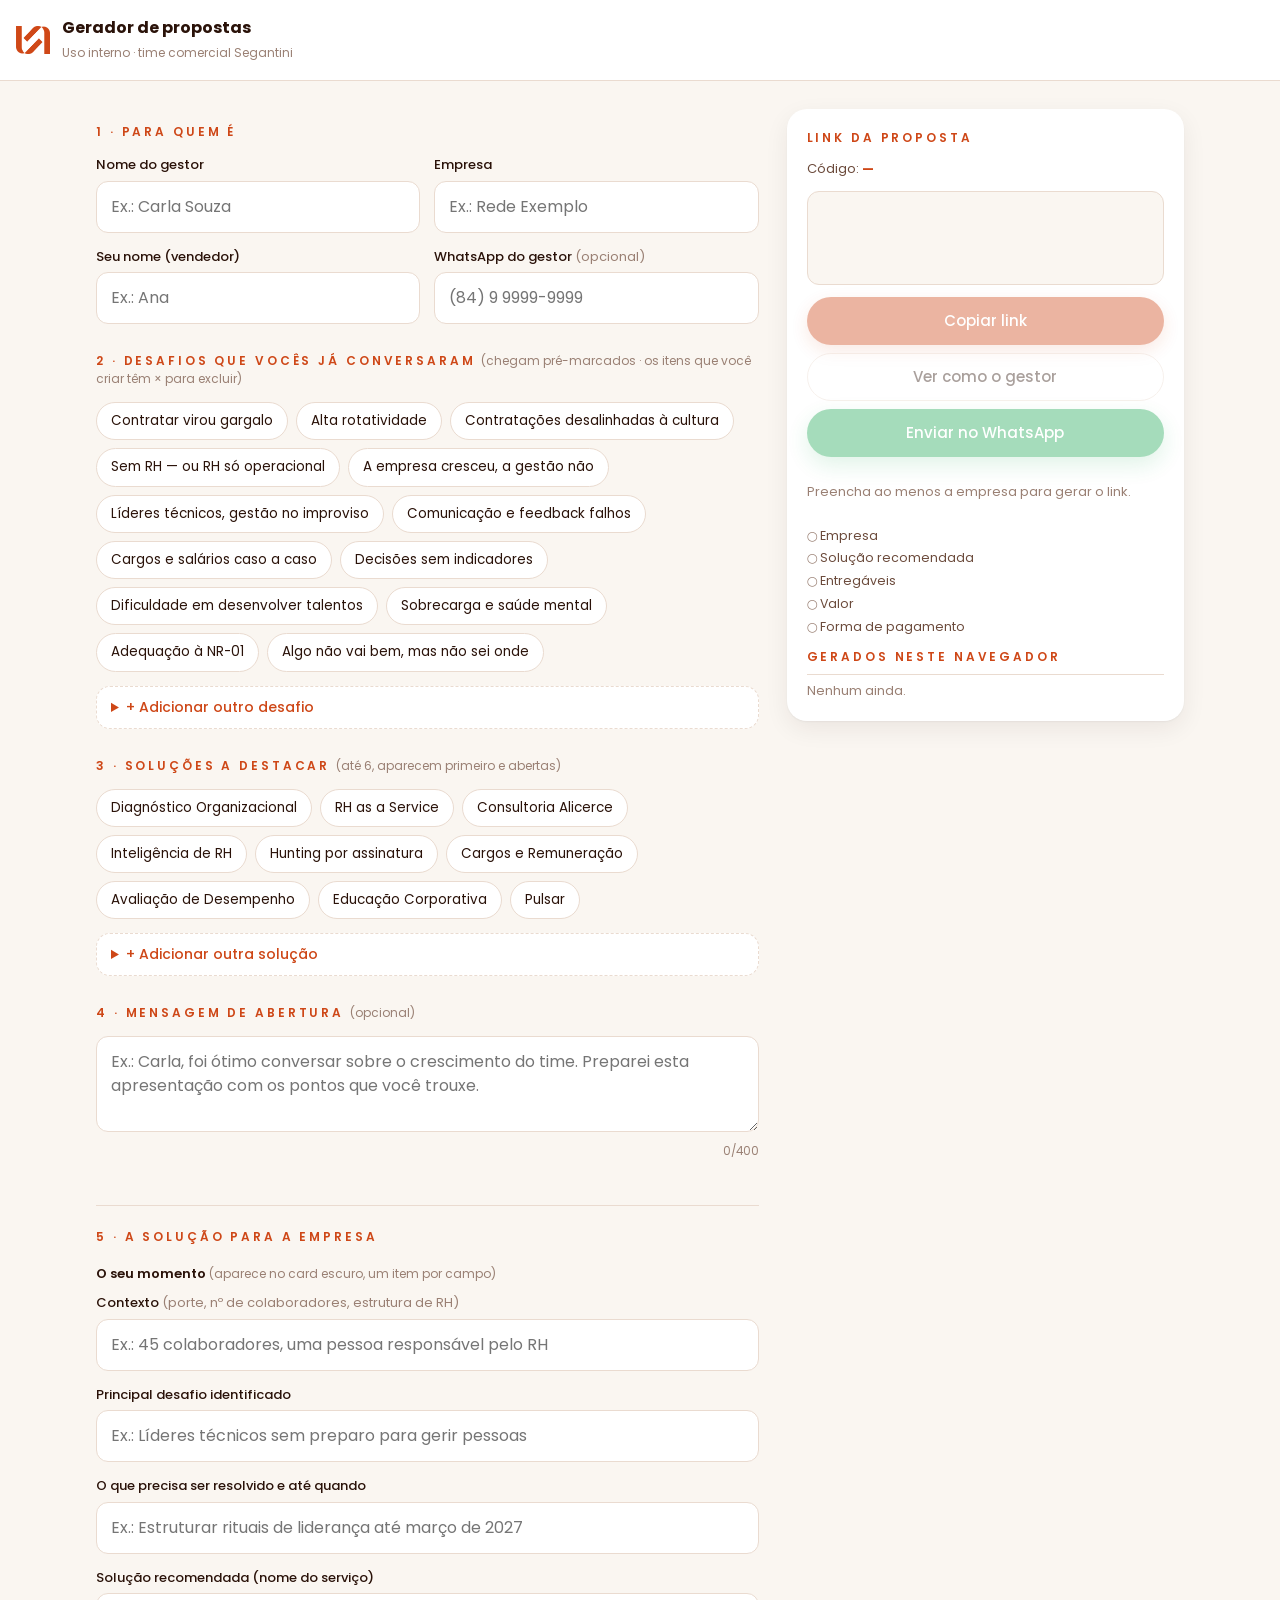
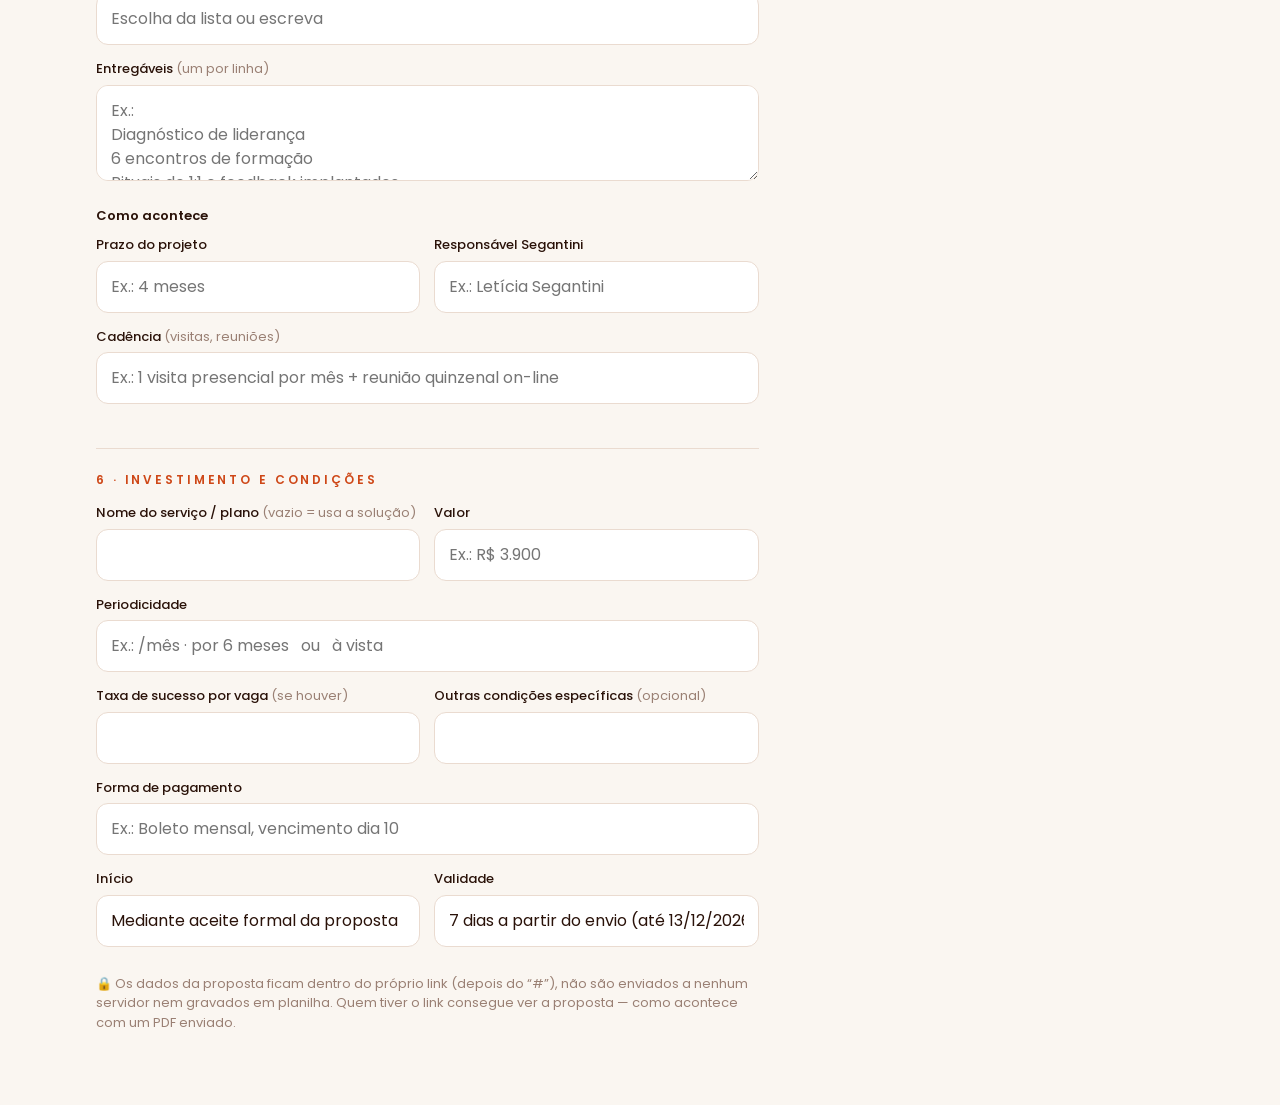
==== commit 0bf8bf41: "Soluções indicadas abertas, itens personalizados no gerador e link padrão no modelo de proposta - To" ====
--- a/gerador.html
+++ b/gerador.html
@@ -30,11 +30,29 @@
         <div class="field"><label for="g-fone">WhatsApp do gestor <span>(opcional)</span></label><input id="g-fone" inputmode="tel" maxlength="20" placeholder="(84) 9 9999-9999" /></div>
       </div>
 
-      <p class="eyebrow">2 · Desafios que vocês já conversaram <span class="gen__opt">(chegam pré-marcados)</span></p>
+      <p class="eyebrow">2 · Desafios que vocês já conversaram <span class="gen__opt">(chegam pré-marcados · os itens que você criar têm × para excluir)</span></p>
       <div class="gen__chips" id="g-desafios"></div>
+      <details class="gen__add">
+        <summary>+ Adicionar outro desafio</summary>
+        <div class="form__row">
+          <div class="field"><label for="g-nd-t">Desafio</label><input id="g-nd-t" maxlength="80" placeholder="Ex.: Turnover alto na loja nova" /></div>
+          <div class="field"><label for="g-nd-x">Descrição curta <span>(opcional)</span></label><input id="g-nd-x" maxlength="140" placeholder="Ex.: 4 desligamentos em 3 meses" /></div>
+        </div>
+        <button type="button" class="btn btn--outline" id="g-add-d">Adicionar desafio</button>
+      </details>
 
-      <p class="eyebrow">3 · Soluções a destacar <span class="gen__opt">(até 4, aparecem primeiro)</span></p>
+      <p class="eyebrow">3 · Soluções a destacar <span class="gen__opt">(até 6, aparecem primeiro e abertas)</span></p>
       <div class="gen__chips" id="g-solucoes"></div>
+      <details class="gen__add">
+        <summary>+ Adicionar outra solução</summary>
+        <div class="form__row">
+          <div class="field"><label for="g-ns-n">Nome da solução</label><input id="g-ns-n" maxlength="80" placeholder="Ex.: Onboarding estruturado" /></div>
+          <div class="field"><label for="g-ns-d">Descrição curta</label><input id="g-ns-d" maxlength="140" placeholder="Ex.: Integração de novos colaboradores" /></div>
+        </div>
+        <div class="field"><label for="g-ns-p">Ajuda a resolver <span>(opcional)</span></label><input id="g-ns-p" maxlength="240" /></div>
+        <div class="field"><label for="g-ns-r">O que muda <span>(opcional)</span></label><input id="g-ns-r" maxlength="240" /></div>
+        <button type="button" class="btn btn--outline" id="g-add-s">Adicionar solução</button>
+      </details>
 
       <p class="eyebrow">4 · Mensagem de abertura <span class="gen__opt">(opcional)</span></p>
       <div class="field">
--- a/css/styles.css
+++ b/css/styles.css
@@ -438,3 +438,17 @@
 .invest__row strong { display: block; font-size: 15px; }
 .invest__row span:not(.ico) { font-size: 14px; color: var(--ink-2); }
 @media (max-width: 860px) { .prop, .invest { grid-template-columns: 1fr; } }
+.prop__recs { display: grid; gap: 10px; margin-top: 4px; }
+.prop__rec { display: flex; gap: 14px; align-items: flex-start; padding: 12px; border-radius: 14px; background: #FFF8F4; }
+.prop__rec h4 { margin: 0; font-size: 15.5px; }
+.prop__rec p { margin: 2px 0 0; font-size: 13.5px; color: var(--ink-2); }
+.prop__note { display: flex; gap: 10px; align-items: flex-start; margin-top: 18px; font-size: 13px; color: var(--ink-2); border-top: 1px solid var(--line); padding-top: 14px; }
+.prop__note svg { color: var(--brand); flex: none; margin-top: 2px; }
+.prop__empty { color: rgba(255,255,255,.75); margin: 0; font-size: 14.5px; }
+.contact-card__txt { margin: 0; color: rgba(255,255,255,.85); font-size: 15px; }
+.contact-card__status { margin: 0; font-size: 13px; color: #B8F0CC; min-height: 1em; }
+.form--dark { gap: 10px; }
+.form--dark .field label { color: #fff; }
+.form--dark .field label span { color: rgba(255,255,255,.6); }
+.form--dark .field input { background: rgba(255,255,255,.95); }
+.form--dark .consent { color: rgba(255,255,255,.8); }
--- a/css/gerador.css
+++ b/css/gerador.css
@@ -31,3 +31,11 @@
 .gen__check { display: grid; gap: 4px; font-size: 12.5px; color: var(--ink-2); }
 .gen__check span::before { content: "○ "; color: var(--ink-3); }
 .gen__check span.ok::before { content: "✓ "; color: var(--ok); font-weight: 700; }
+.gen__chipwrap { display: inline-flex; align-items: center; }
+.gen__chip.is-custom { border-style: dashed; }
+.gen__del { margin-left: -6px; width: 26px; height: 26px; border-radius: 50%; border: 1.5px solid var(--line); background: #fff; color: var(--ink-3); font-size: 16px; line-height: 1; display: grid; place-items: center; }
+.gen__del:hover { border-color: #C0392B; color: #C0392B; }
+.gen__add { background: #fff; border: 1.5px dashed var(--line); border-radius: 14px; padding: 10px 14px; }
+.gen__add summary { cursor: pointer; font-size: 14px; font-weight: 500; color: var(--brand); }
+.gen__add[open] { display: grid; gap: 12px; padding-bottom: 14px; }
+.gen__add .btn { justify-self: start; }
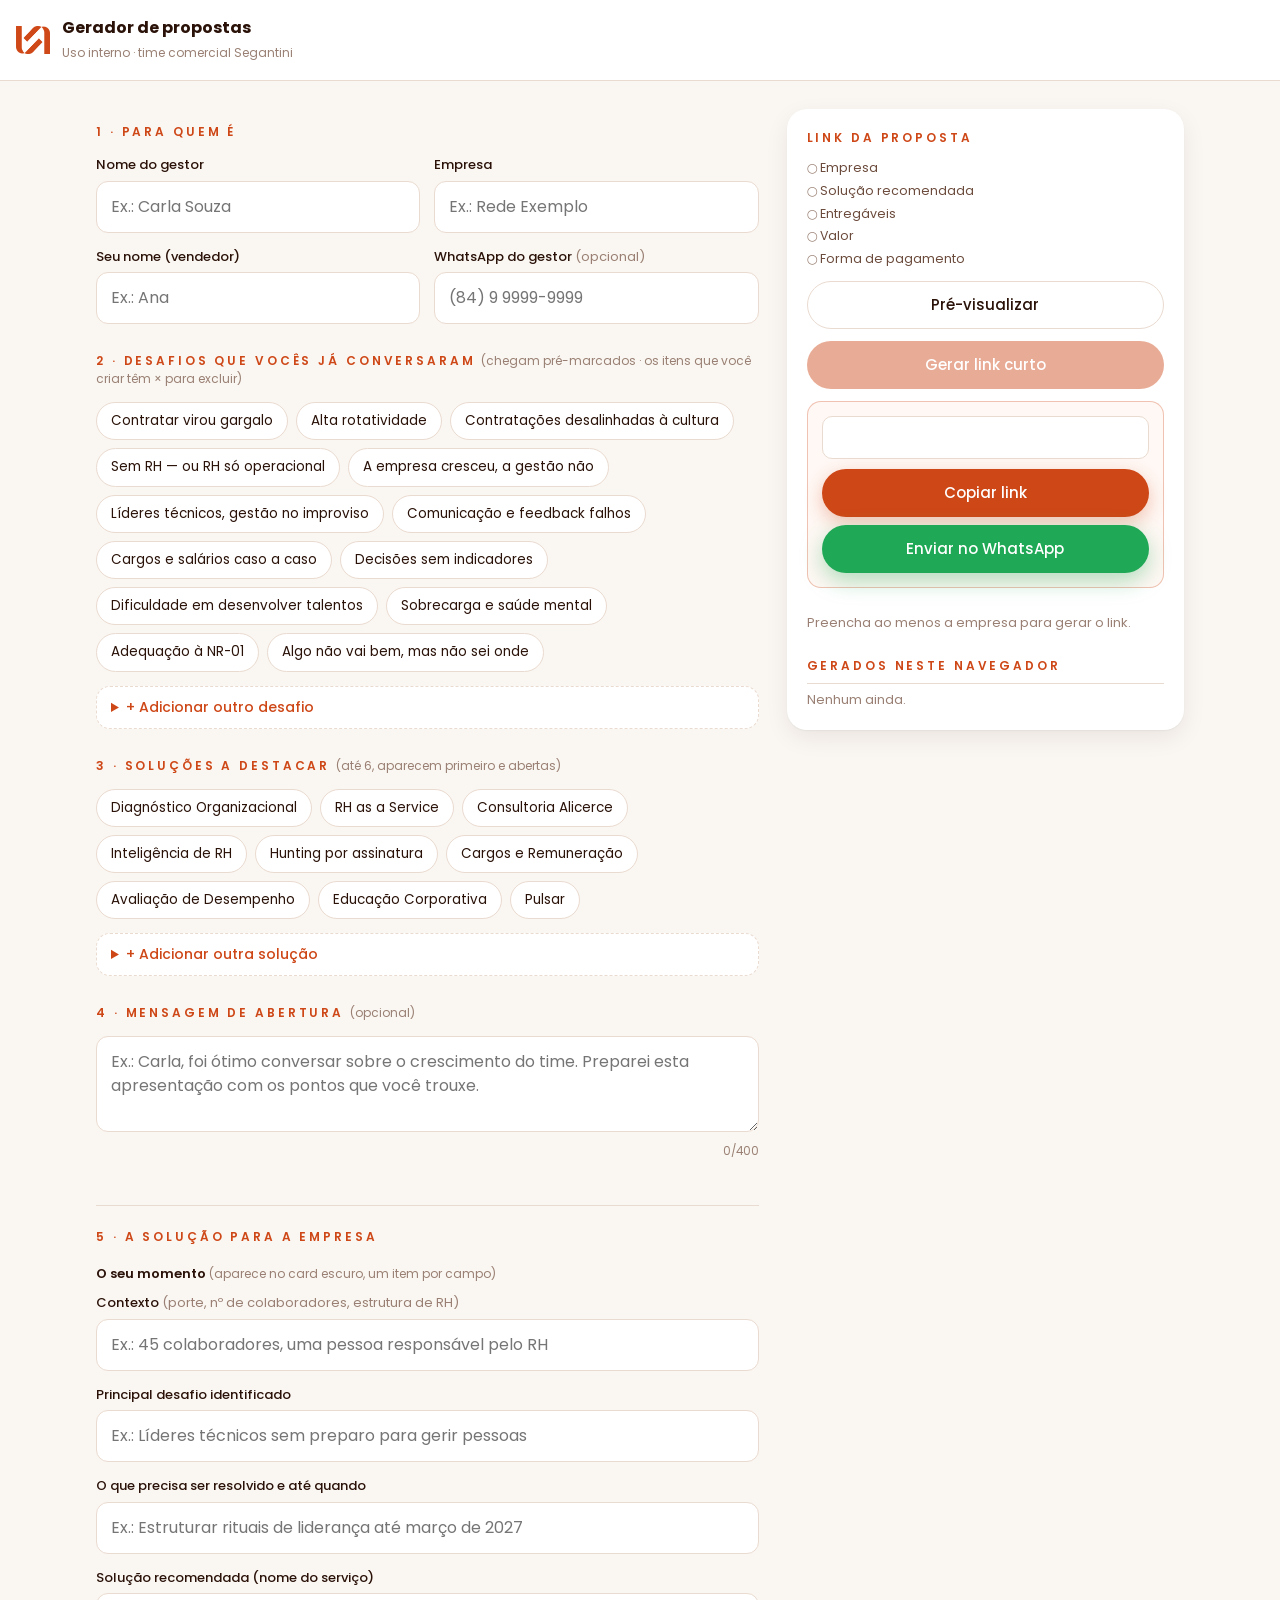
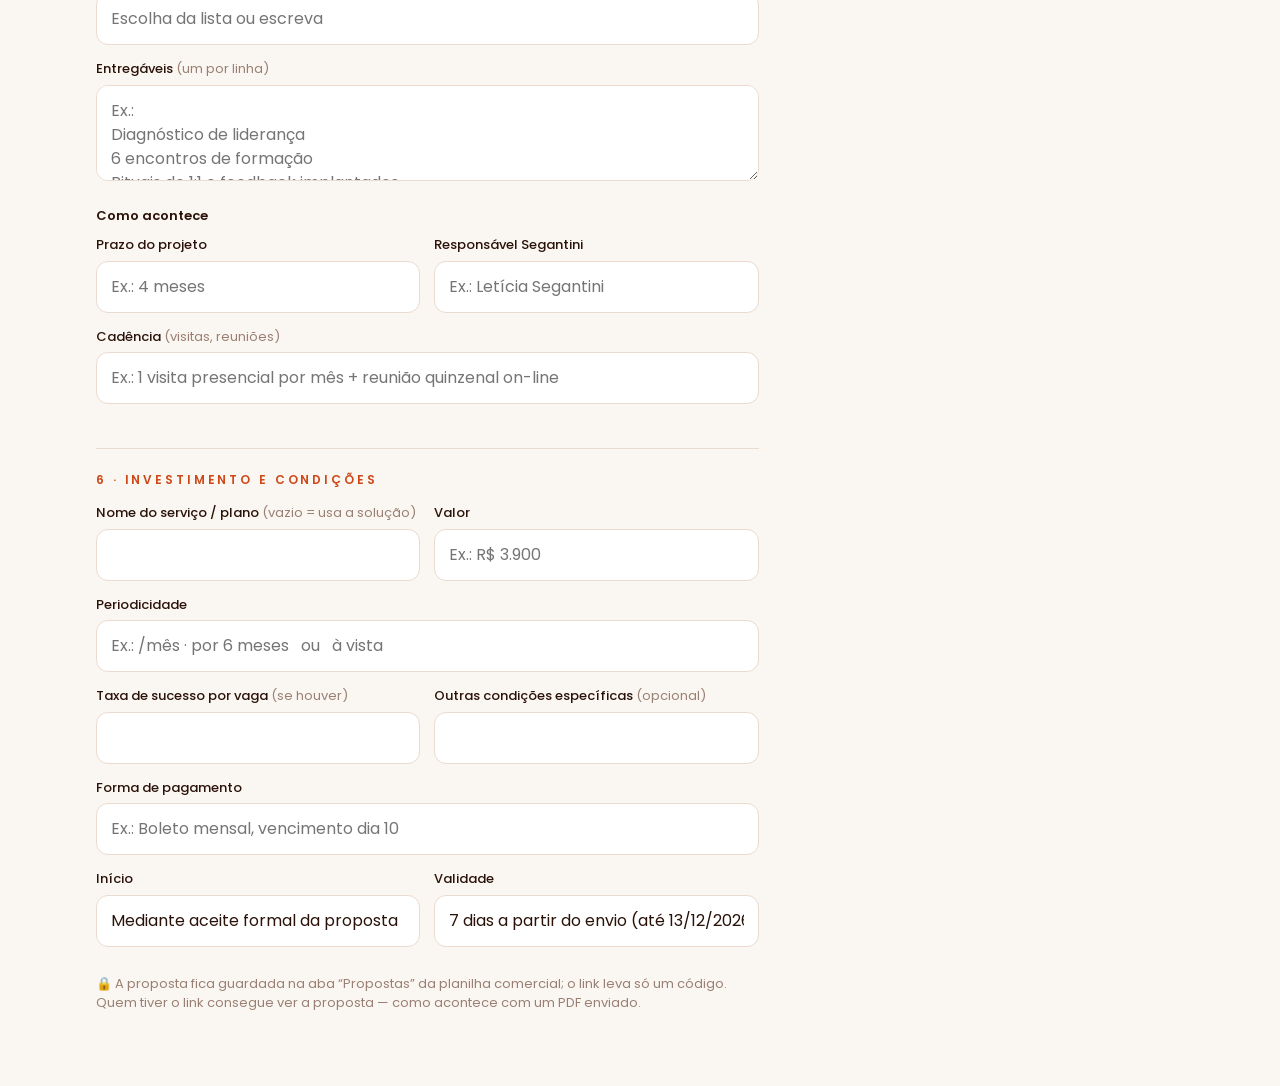
==== commit b1257738: "Link curto para propostas (/p/<código>) salvo na planilha O gerador salva a proposta na aba Proposta" ====
--- a/gerador.html
+++ b/gerador.html
@@ -89,20 +89,22 @@
         <div class="field"><label for="g-ini">Início</label><input id="g-ini" maxlength="200" value="Mediante aceite formal da proposta" /></div>
         <div class="field"><label for="g-vd">Validade</label><input id="g-vd" maxlength="200" /></div>
       </div>
-      <p class="muted">🔒 Os dados da proposta ficam dentro do próprio link (depois do “#”), não são enviados a nenhum servidor nem gravados em planilha. Quem tiver o link consegue ver a proposta — como acontece com um PDF enviado.</p>
+      <p class="muted">🔒 A proposta fica guardada na aba “Propostas” da planilha comercial; o link leva só um código. Quem tiver o link consegue ver a proposta — como acontece com um PDF enviado.</p>
     </section>
 
     <aside class="gen__out">
       <p class="eyebrow">Link da proposta</p>
-      <div class="gen__code">Código: <b id="g-id">—</b></div>
-      <textarea id="g-link" readonly rows="4"></textarea>
-      <div class="gen__actions">
-        <button class="btn btn--primary" type="button" id="g-copy">Copiar link</button>
-        <a class="btn btn--outline" id="g-preview" target="_blank" rel="noopener">Ver como o gestor</a>
-        <a class="btn btn--wa" id="g-wa" target="_blank" rel="noopener">Enviar no WhatsApp</a>
+      <div class="gen__check" id="g-check"></div>
+      <a class="btn btn--outline" id="g-preview" target="_blank" rel="noopener">Pré-visualizar</a>
+      <button class="btn btn--primary" type="button" id="g-gen">Gerar link curto</button>
+      <div class="gen__result" id="g-result" hidden>
+        <input id="g-link" readonly />
+        <div class="gen__actions">
+          <button class="btn btn--primary" type="button" id="g-copy">Copiar link</button>
+          <a class="btn btn--wa" id="g-wa" target="_blank" rel="noopener">Enviar no WhatsApp</a>
+        </div>
       </div>
       <p class="muted" id="g-hint">Preencha ao menos a empresa para gerar o link.</p>
-      <div class="gen__check" id="g-check"></div>
 
       <div class="gen__hist">
         <p class="eyebrow">Gerados neste navegador</p>
--- a/css/gerador.css
+++ b/css/gerador.css
@@ -15,9 +15,6 @@
 .gen__chip:disabled { opacity: .4; cursor: not-allowed; }
 .gen__out { position: sticky; top: 20px; background: #fff; border-radius: var(--radius); box-shadow: var(--shadow); padding: 20px; display: grid; gap: 12px; }
 .gen__out .eyebrow { margin: 0; }
-.gen__code { font-size: 13px; color: var(--ink-2); }
-.gen__code b { color: var(--brand); }
-#g-link { width: 100%; font: 12.5px/1.45 ui-monospace, Menlo, Consolas, monospace; color: var(--ink-2); border: 1.5px solid var(--line); border-radius: 12px; padding: 10px 12px; resize: none; word-break: break-all; background: var(--cream); }
 .gen__actions { display: grid; gap: 8px; }
 .gen__actions .btn { width: 100%; }
 .gen__actions .is-off { opacity: .4; pointer-events: none; }
@@ -39,3 +36,7 @@
 .gen__add summary { cursor: pointer; font-size: 14px; font-weight: 500; color: var(--brand); }
 .gen__add[open] { display: grid; gap: 12px; padding-bottom: 14px; }
 .gen__add .btn { justify-self: start; }
+.gen__result { display: grid; gap: 10px; padding: 14px; border-radius: 14px; background: #FFF8F4; border: 1.5px solid rgba(206,71,23,.3); }
+.gen__result.is-stale { opacity: .5; }
+#g-link { width: 100%; font: 500 14px var(--sans); color: var(--brand); border: 1.5px solid var(--line); border-radius: 10px; padding: 10px 12px; background: #fff; }
+.gen__out > .btn { width: 100%; }
